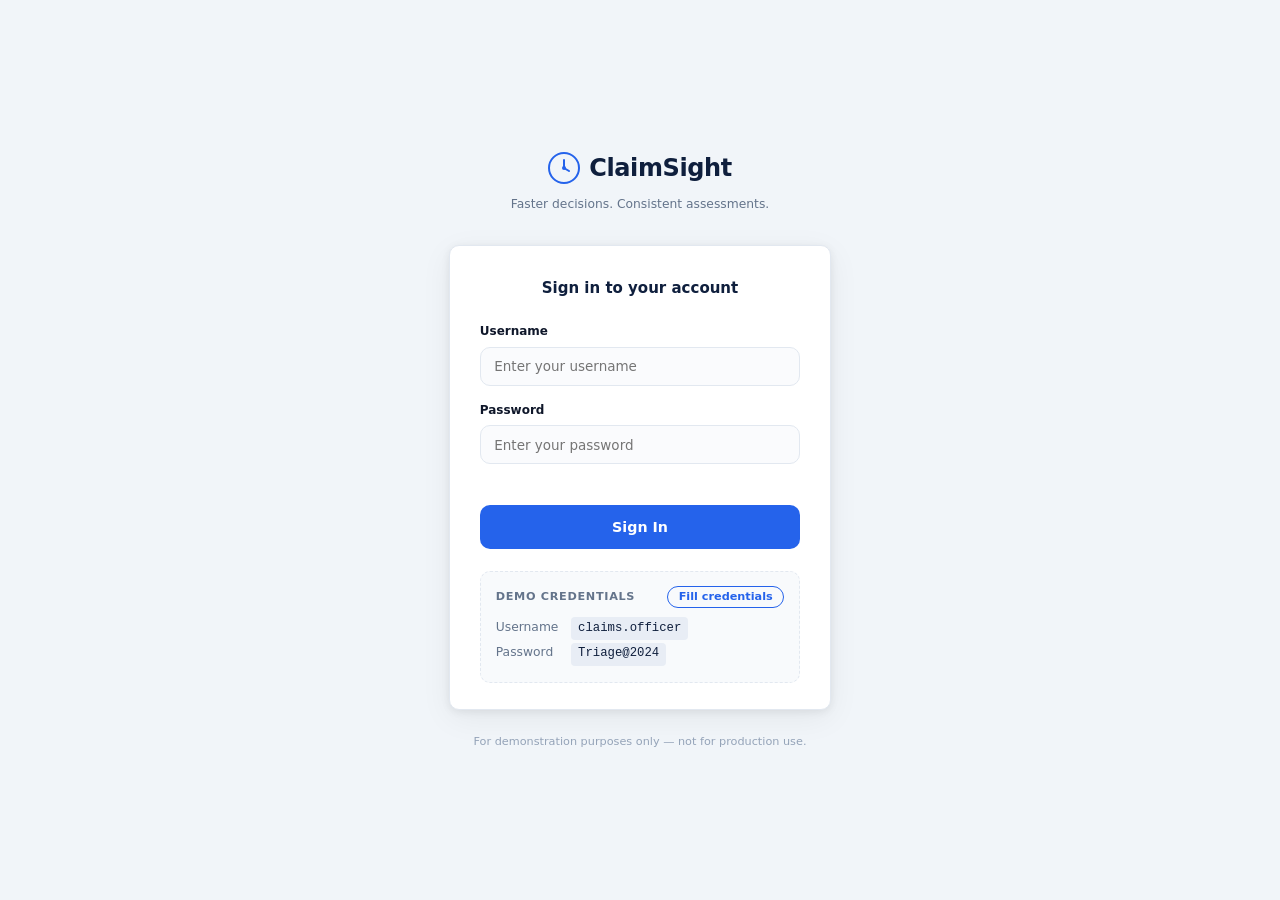
==== login.html @ 21bde8bb "feat: add login page and header sign-out with user display" ====
<!DOCTYPE html>
<html lang="en">
<head>
  <meta charset="UTF-8" />
  <meta name="viewport" content="width=device-width, initial-scale=1.0" />
  <title>ClaimSight — Login</title>
  <link rel="stylesheet" href="style.css" />
  <style>
    /* ── Login-specific overrides ─────────────────── */
    body {
      justify-content: center;
      align-items: center;
      min-height: 100vh;
      background: var(--bg);
    }

    .login-wrapper {
      width: 100%;
      max-width: 420px;
      padding: 1.25rem;
    }

    .login-brand {
      display: flex;
      flex-direction: column;
      align-items: center;
      gap: .5rem;
      margin-bottom: 2rem;
      text-align: center;
    }

    .login-brand-row {
      display: flex;
      align-items: center;
      gap: .6rem;
    }

    .login-brand svg {
      width: 32px;
      height: 32px;
      color: var(--blue);
    }

    .login-brand-name {
      font-size: 1.6rem;
      font-weight: 800;
      color: var(--navy);
      letter-spacing: -.4px;
    }

    .login-brand-tagline {
      font-size: .82rem;
      color: var(--text-muted);
    }

    .login-card {
      background: var(--surface);
      border: 1px solid var(--border);
      border-radius: var(--radius);
      box-shadow: var(--shadow-card);
      padding: 2rem 2rem 1.75rem;
    }

    .login-card h2 {
      font-size: 1rem;
      font-weight: 700;
      color: var(--navy);
      margin-bottom: 1.5rem;
      text-align: center;
    }

    .form-group {
      margin-bottom: 1rem;
    }

    .form-group label {
      display: block;
      font-size: .8rem;
      font-weight: 600;
      color: var(--text);
      margin-bottom: .35rem;
    }

    .form-group input {
      width: 100%;
      padding: .7rem .9rem;
      border: 1.5px solid var(--border);
      border-radius: var(--radius);
      font-family: inherit;
      font-size: .9rem;
      color: var(--text);
      background: #fafbfd;
      transition: border-color .15s, box-shadow .15s;
    }

    .form-group input:focus {
      outline: none;
      border-color: var(--blue);
      box-shadow: 0 0 0 3px rgba(37,99,235,.12);
      background: #fff;
    }

    .btn-login {
      width: 100%;
      padding: .75rem;
      background: var(--blue);
      color: #fff;
      border: none;
      border-radius: var(--radius);
      font-family: inherit;
      font-size: .95rem;
      font-weight: 700;
      cursor: pointer;
      transition: background .15s;
      margin-top: .5rem;
      position: relative;
      min-height: 44px;
      display: flex;
      align-items: center;
      justify-content: center;
      gap: .5rem;
    }

    .btn-login:hover:not(:disabled) { background: var(--blue-hover); }
    .btn-login:disabled { opacity: .65; cursor: not-allowed; }

    .btn-login .btn-spinner {
      display: none;
      width: 16px; height: 16px;
      border: 2px solid rgba(255,255,255,.35);
      border-top-color: #fff;
      border-radius: 50%;
      animation: spin .65s linear infinite;
    }

    .btn-login.loading .btn-text { opacity: 0; }
    .btn-login.loading .btn-spinner { display: inline-block; position: absolute; }

    /* Demo credentials box */
    .demo-creds {
      margin-top: 1.5rem;
      background: #f8fafc;
      border: 1px dashed var(--border);
      border-radius: var(--radius);
      padding: .9rem 1rem;
    }

    .demo-creds-header {
      display: flex;
      align-items: center;
      justify-content: space-between;
      margin-bottom: .6rem;
    }

    .demo-creds-label {
      font-size: .75rem;
      font-weight: 700;
      text-transform: uppercase;
      letter-spacing: .06em;
      color: var(--text-muted);
    }

    .btn-fill {
      padding: .25rem .7rem;
      font-size: .75rem;
      font-weight: 600;
      background: transparent;
      border: 1.5px solid var(--blue);
      color: var(--blue);
      border-radius: var(--radius-pill);
      cursor: pointer;
      font-family: inherit;
      transition: background .15s;
    }

    .btn-fill:hover { background: #eff6ff; }

    .demo-creds-row {
      display: flex;
      align-items: baseline;
      gap: .5rem;
      font-size: .82rem;
      margin-bottom: .2rem;
    }

    .demo-creds-row span:first-child {
      color: var(--text-muted);
      width: 68px;
      flex-shrink: 0;
    }

    .demo-creds-row code {
      font-family: "SFMono-Regular", Consolas, "Liberation Mono", Menlo, monospace;
      font-size: .82rem;
      color: var(--navy);
      background: #e8edf5;
      padding: .1rem .45rem;
      border-radius: 4px;
    }

    /* Error message */
    .login-error {
      font-size: .8rem;
      color: var(--red);
      text-align: center;
      min-height: 1.2rem;
      margin: .5rem 0 0;
    }

    /* Footer */
    .login-footer {
      text-align: center;
      margin-top: 1.5rem;
      font-size: .75rem;
      color: var(--text-light);
    }
  </style>
</head>
<body>

  <div class="login-wrapper">

    <!-- Brand -->
    <div class="login-brand">
      <div class="login-brand-row">
        <svg viewBox="0 0 32 32" fill="none" aria-hidden="true">
          <circle cx="16" cy="16" r="15" stroke="currentColor" stroke-width="2"/>
          <path d="M16 8v8l5 3" stroke="currentColor" stroke-width="2" stroke-linecap="round"/>
          <circle cx="16" cy="16" r="2" fill="currentColor"/>
        </svg>
        <span class="login-brand-name">ClaimSight</span>
      </div>
      <span class="login-brand-tagline">Faster decisions. Consistent assessments.</span>
    </div>

    <!-- Login card -->
    <div class="login-card">
      <h2>Sign in to your account</h2>

      <form id="login-form" novalidate>
        <div class="form-group">
          <label for="username">Username</label>
          <input type="text" id="username" name="username" autocomplete="username" placeholder="Enter your username" />
        </div>
        <div class="form-group">
          <label for="password">Password</label>
          <input type="password" id="password" name="password" autocomplete="current-password" placeholder="Enter your password" />
        </div>
        <p id="login-error" class="login-error" role="alert" aria-live="polite"></p>
        <button type="submit" id="login-btn" class="btn-login">
          <span class="btn-text">Sign In</span>
          <span class="btn-spinner" aria-hidden="true"></span>
        </button>
      </form>

      <!-- Demo credentials -->
      <div class="demo-creds">
        <div class="demo-creds-header">
          <span class="demo-creds-label">Demo credentials</span>
          <button type="button" id="fill-btn" class="btn-fill">Fill credentials</button>
        </div>
        <div class="demo-creds-row">
          <span>Username</span>
          <code>claims.officer</code>
        </div>
        <div class="demo-creds-row">
          <span>Password</span>
          <code>Triage@2024</code>
        </div>
      </div>
    </div>

    <p class="login-footer">For demonstration purposes only &mdash; not for production use.</p>
  </div>

  <script>
    const VALID_USERNAME = 'claims.officer';
    const VALID_PASSWORD = 'Triage@2024';

    const form      = document.getElementById('login-form');
    const usernameEl= document.getElementById('username');
    const passwordEl= document.getElementById('password');
    const errorEl   = document.getElementById('login-error');
    const loginBtn  = document.getElementById('login-btn');
    const fillBtn   = document.getElementById('fill-btn');

    /* One-click credential fill */
    fillBtn.addEventListener('click', () => {
      usernameEl.value = VALID_USERNAME;
      passwordEl.value = VALID_PASSWORD;
      errorEl.textContent = '';
      usernameEl.focus();
    });

    /* Clear error on input */
    [usernameEl, passwordEl].forEach(el => {
      el.addEventListener('input', () => { errorEl.textContent = ''; });
    });

    /* Login submit */
    form.addEventListener('submit', (e) => {
      e.preventDefault();

      const user = usernameEl.value.trim();
      const pass = passwordEl.value;

      if (!user || !pass) {
        errorEl.textContent = 'Please enter both username and password.';
        return;
      }

      /* Loading state */
      loginBtn.disabled = true;
      loginBtn.classList.add('loading');
      errorEl.textContent = '';

      /* Simulate auth delay */
      setTimeout(() => {
        if (user === VALID_USERNAME && pass === VALID_PASSWORD) {
          window.location.href = 'index.html';
        } else {
          loginBtn.disabled = false;
          loginBtn.classList.remove('loading');
          errorEl.textContent = 'Incorrect username or password. Please try again.';
          passwordEl.value = '';
          passwordEl.focus();
        }
      }, 800);
    });
  </script>

</body>
</html>
---- style.css ----
/* ══════════════════════════════════════════════
   ClaimSight — style.css
   ══════════════════════════════════════════════ */

/* ── 1. Design tokens ──────────────────────────── */
:root {
  /* Brand */
  --navy:          #0f1f3d;
  --navy-light:    #1a3260;
  --blue:          #2563eb;
  --blue-hover:    #1d4ed8;

  /* Priority colours */
  --green:         #16a34a;
  --green-bg:      #dcfce7;
  --green-border:  #86efac;
  --amber:         #d97706;
  --amber-bg:      #fef3c7;
  --amber-border:  #fcd34d;
  --red:           #dc2626;
  --red-bg:        #fee2e2;
  --red-border:    #fca5a5;

  /* Neutrals */
  --bg:            #f1f5f9;
  --surface:       #ffffff;
  --border:        #e2e8f0;
  --text:          #0f172a;
  --text-muted:    #64748b;
  --text-light:    #94a3b8;

  /* Spacing */
  --radius:        10px;
  --radius-pill:   9999px;
  --shadow:        0 1px 3px rgba(0,0,0,.08), 0 4px 16px rgba(0,0,0,.06);
  --shadow-card:   0 2px 8px rgba(0,0,0,.07), 0 8px 32px rgba(0,0,0,.06);
}

/* ── 2. Reset & base ───────────────────────────── */
*, *::before, *::after { box-sizing: border-box; margin: 0; padding: 0; }

html { font-size: 15px; }

body {
  font-family: -apple-system, "Segoe UI", system-ui, sans-serif;
  background: var(--bg);
  color: var(--text);
  line-height: 1.6;
  min-height: 100vh;
  display: flex;
  flex-direction: column;
}

/* Screen-reader only utility */
.sr-only {
  position: absolute;
  width: 1px; height: 1px;
  padding: 0; margin: -1px;
  overflow: hidden; clip: rect(0,0,0,0);
  white-space: nowrap; border: 0;
}

/* ── 3. Header ─────────────────────────────────── */
.site-header {
  background: var(--navy);
  color: #fff;
  padding: 0 1.5rem;
}

.header-inner {
  max-width: 780px;
  margin: 0 auto;
  padding: 1.25rem 0;
  display: flex;
  align-items: center;
  gap: 1.5rem;
  flex-wrap: wrap;
}

.brand {
  display: flex;
  align-items: center;
  gap: .6rem;
}

.brand-icon {
  width: 28px;
  height: 28px;
  color: #60a5fa;
  flex-shrink: 0;
}

.brand-name {
  font-size: 1.35rem;
  font-weight: 700;
  letter-spacing: -.3px;
  color: #fff;
}

.brand-tagline {
  font-size: .8rem;
  color: #94a3b8;
  border-left: 1px solid #334155;
  padding-left: 1.5rem;
  line-height: 1.3;
}

.header-user {
  margin-left: auto;
  display: flex;
  align-items: center;
  gap: .75rem;
}

.header-username {
  font-size: .82rem;
  color: #94a3b8;
}

.btn-signout {
  font-size: .78rem;
  font-weight: 600;
  color: #cbd5e1;
  text-decoration: none;
  border: 1px solid #334155;
  border-radius: var(--radius-pill);
  padding: .25rem .75rem;
  transition: background .15s, color .15s;
}

.btn-signout:hover {
  background: #1e3a5f;
  color: #fff;
}

/* ── 4. Layout ─────────────────────────────────── */
.main-container {
  flex: 1;
  max-width: 780px;
  width: 100%;
  margin: 2rem auto 3rem;
  padding: 0 1.25rem;
  display: flex;
  flex-direction: column;
  gap: 1.5rem;
}

/* ── 5. Cards ──────────────────────────────────── */
.card {
  background: var(--surface);
  border-radius: var(--radius);
  box-shadow: var(--shadow-card);
  border: 1px solid var(--border);
  padding: 1.75rem 2rem;
}

.section-title {
  font-size: 1.05rem;
  font-weight: 700;
  color: var(--navy);
  margin-bottom: .4rem;
}

.section-desc {
  color: var(--text-muted);
  font-size: .875rem;
  margin-bottom: 1.25rem;
  line-height: 1.5;
}

/* ── 6. Sample buttons ─────────────────────────── */
.sample-buttons {
  display: flex;
  align-items: center;
  gap: .5rem;
  flex-wrap: wrap;
  margin-bottom: 1rem;
}

.sample-label {
  font-size: .8rem;
  color: var(--text-muted);
  font-weight: 500;
  white-space: nowrap;
}

/* ── 7. Button base ────────────────────────────── */
.btn {
  display: inline-flex;
  align-items: center;
  gap: .5rem;
  border: none;
  border-radius: var(--radius);
  font-family: inherit;
  font-size: .875rem;
  font-weight: 600;
  cursor: pointer;
  transition: background .15s, border-color .15s, opacity .15s;
}

.btn-sample {
  padding: .35rem .85rem;
  background: transparent;
  border: 1.5px solid var(--blue);
  color: var(--blue);
  border-radius: var(--radius-pill);
  font-size: .8rem;
  font-weight: 500;
}

.btn-sample:hover {
  background: #eff6ff;
}

/* ── 8. Textarea ───────────────────────────────── */
textarea {
  width: 100%;
  padding: .85rem 1rem;
  border: 1.5px solid var(--border);
  border-radius: var(--radius);
  font-family: inherit;
  font-size: .9rem;
  color: var(--text);
  background: #fafbfd;
  resize: vertical;
  transition: border-color .15s, box-shadow .15s;
  line-height: 1.6;
}

textarea:focus {
  outline: none;
  border-color: var(--blue);
  box-shadow: 0 0 0 3px rgba(37,99,235,.12);
  background: #fff;
}

textarea::placeholder { color: var(--text-light); }

/* ── 9. Validation message ─────────────────────── */
.validation-msg {
  font-size: .8rem;
  color: var(--red);
  min-height: 1.2rem;
  margin: .4rem 0 .75rem;
}

/* ── 10. Submit button ─────────────────────────── */
.btn-primary {
  padding: .7rem 1.75rem;
  background: var(--blue);
  color: #fff;
  border-radius: var(--radius);
  font-size: .95rem;
  box-shadow: 0 1px 3px rgba(37,99,235,.3);
  position: relative;
  min-width: 160px;
  justify-content: center;
}

.btn-primary:hover:not(:disabled) { background: var(--blue-hover); }
.btn-primary:disabled { opacity: .65; cursor: not-allowed; }

/* Spinner inside button */
.btn-spinner {
  display: none;
  width: 16px; height: 16px;
  border: 2px solid rgba(255,255,255,.35);
  border-top-color: #fff;
  border-radius: 50%;
  animation: spin .65s linear infinite;
}

.btn-primary.loading .btn-text { opacity: 0; }
.btn-primary.loading .btn-spinner { display: inline-block; position: absolute; }

@keyframes spin { to { transform: rotate(360deg); } }

/* ── 11. Results card (hidden by default) ──────── */
.results-card {
  display: none;
}

.results-card.visible {
  display: block;
  animation: fadeSlideIn .3s ease;
}

@keyframes fadeSlideIn {
  from { opacity: 0; transform: translateY(10px); }
  to   { opacity: 1; transform: translateY(0); }
}

/* ── 12. Metadata bar ──────────────────────────── */
.results-meta {
  display: flex;
  gap: .75rem;
  flex-wrap: wrap;
  align-items: center;
  padding-bottom: 1rem;
  border-bottom: 1px solid var(--border);
  margin-bottom: 1.25rem;
  font-size: .78rem;
  color: var(--text-muted);
}

.meta-item strong { color: var(--text); font-weight: 600; margin-right: .3rem; }
.meta-divider { color: var(--border); }

/* ── 13. Priority row ──────────────────────────── */
.priority-row {
  display: flex;
  align-items: flex-start;
  gap: 1rem;
  margin-bottom: 1.25rem;
}

.result-label {
  font-size: .72rem;
  font-weight: 700;
  text-transform: uppercase;
  letter-spacing: .06em;
  color: var(--text-muted);
  margin-bottom: .4rem;
}

.priority-badge {
  display: inline-block;
  padding: .3rem .9rem;
  border-radius: var(--radius-pill);
  font-size: .85rem;
  font-weight: 700;
  letter-spacing: .02em;
  border: 1.5px solid transparent;
}

.priority-low      { background: var(--green-bg);  color: var(--green); border-color: var(--green-border); }
.priority-high     { background: var(--amber-bg);  color: var(--amber); border-color: var(--amber-border); }
.priority-critical { background: var(--red-bg);    color: var(--red);   border-color: var(--red-border); }

.confidence-label {
  display: inline-block;
  margin-left: .6rem;
  font-size: .8rem;
  color: var(--text-muted);
  vertical-align: middle;
}

/* ── 14. Rationale callout ─────────────────────── */
.rationale-box {
  background: #f8fafc;
  border-left: 3px solid var(--blue);
  border-radius: 0 var(--radius) var(--radius) 0;
  padding: .85rem 1.1rem;
  margin-bottom: 1.25rem;
}

.rationale-text {
  font-size: .875rem;
  color: var(--text);
  line-height: 1.55;
}

/* ── 15. Risk dimension bars ───────────────────── */
.risk-dimensions {
  margin-bottom: 1.25rem;
}

.bars-grid {
  display: flex;
  flex-direction: column;
  gap: .65rem;
  margin-top: .5rem;
}

.bar-row {
  display: flex;
  align-items: center;
  gap: .85rem;
}

.bar-label {
  font-size: .8rem;
  color: var(--text);
  width: 165px;
  flex-shrink: 0;
  font-weight: 500;
}

.bar-track {
  flex: 1;
  height: 9px;
  background: #e2e8f0;
  border-radius: var(--radius-pill);
  overflow: hidden;
}

.bar-fill {
  height: 100%;
  width: 0%;                        /* set by JS */
  border-radius: var(--radius-pill);
  transition: width .6s cubic-bezier(.4,0,.2,1);
}

/* Bar colour classes */
.bar-fill.bar-low    { background: var(--green); }
.bar-fill.bar-medium { background: var(--amber); }
.bar-fill.bar-high   { background: var(--red); }

/* Special: doc quality bar is inverted — high score = good = green */
.bar-fill.bar-quality-high   { background: var(--green); }
.bar-fill.bar-quality-medium { background: var(--amber); }
.bar-fill.bar-quality-low    { background: var(--red); }

.bar-score {
  font-size: .78rem;
  color: var(--text-muted);
  width: 32px;
  text-align: right;
  flex-shrink: 0;
}

/* ── 16. Result blocks (fraud / actions) ───────── */
.result-block {
  margin-bottom: 1.25rem;
  padding: .85rem 1rem;
  border: 1px solid var(--border);
  border-radius: var(--radius);
  background: #fafbfd;
}

.result-block.fraud-flagged {
  background: #fffbeb;
  border-color: var(--amber-border);
}

.result-list {
  list-style: none;
  margin: 0;
  padding: 0;
  display: flex;
  flex-direction: column;
  gap: .45rem;
}

.result-list li {
  font-size: .875rem;
  color: var(--text);
  padding-left: 1.3rem;
  position: relative;
  line-height: 1.5;
}

/* Bullet for unordered */
.result-list:not(.result-list--ordered) li::before {
  content: "•";
  position: absolute;
  left: 0;
  color: var(--text-muted);
  font-weight: 700;
}

/* Ordered list counter */
.result-list--ordered {
  counter-reset: action-counter;
}
.result-list--ordered li {
  counter-increment: action-counter;
}
.result-list--ordered li::before {
  content: counter(action-counter) ".";
  position: absolute;
  left: 0;
  color: var(--blue);
  font-weight: 700;
  font-size: .78rem;
}

.no-indicators {
  font-size: .875rem;
  color: var(--text-muted);
  font-style: italic;
}

/* ── 17. Escalation block ──────────────────────── */
.escalation-block {
  border-radius: var(--radius);
  padding: .85rem 1rem;
  border: 1px solid var(--border);
  background: #fafbfd;
}

.escalation-block.escalate-yes {
  background: var(--red-bg);
  border-color: var(--red-border);
}

.escalation-block.escalate-no {
  background: var(--green-bg);
  border-color: var(--green-border);
}

.escalation-header {
  display: flex;
  align-items: center;
  gap: .75rem;
  margin-bottom: .35rem;
}

.escalation-header .result-label { margin-bottom: 0; }

.escalation-badge {
  display: inline-block;
  padding: .2rem .7rem;
  border-radius: var(--radius-pill);
  font-size: .78rem;
  font-weight: 700;
  letter-spacing: .04em;
}

.escalate-yes .escalation-badge { background: var(--red);   color: #fff; }
.escalate-no  .escalation-badge { background: var(--green); color: #fff; }

.escalation-reason {
  font-size: .875rem;
  color: var(--text);
  line-height: 1.5;
}

/* ── 18. Footer ────────────────────────────────── */
.site-footer {
  text-align: center;
  padding: 1.25rem;
  font-size: .75rem;
  color: var(--text-light);
  border-top: 1px solid var(--border);
  background: var(--surface);
}

/* ── 19. Print styles ──────────────────────────── */
@media print {
  body { background: #fff; }
  .site-header { background: #000 !important; -webkit-print-color-adjust: exact; print-color-adjust: exact; }
  .input-card, .sample-buttons, .site-footer { display: none !important; }
  .results-card { display: block !important; box-shadow: none; border: 1px solid #ccc; }
  .main-container { margin: 0; padding: 0; max-width: 100%; }
  .priority-badge, .escalation-badge { -webkit-print-color-adjust: exact; print-color-adjust: exact; }
  .bar-fill { -webkit-print-color-adjust: exact; print-color-adjust: exact; }
}
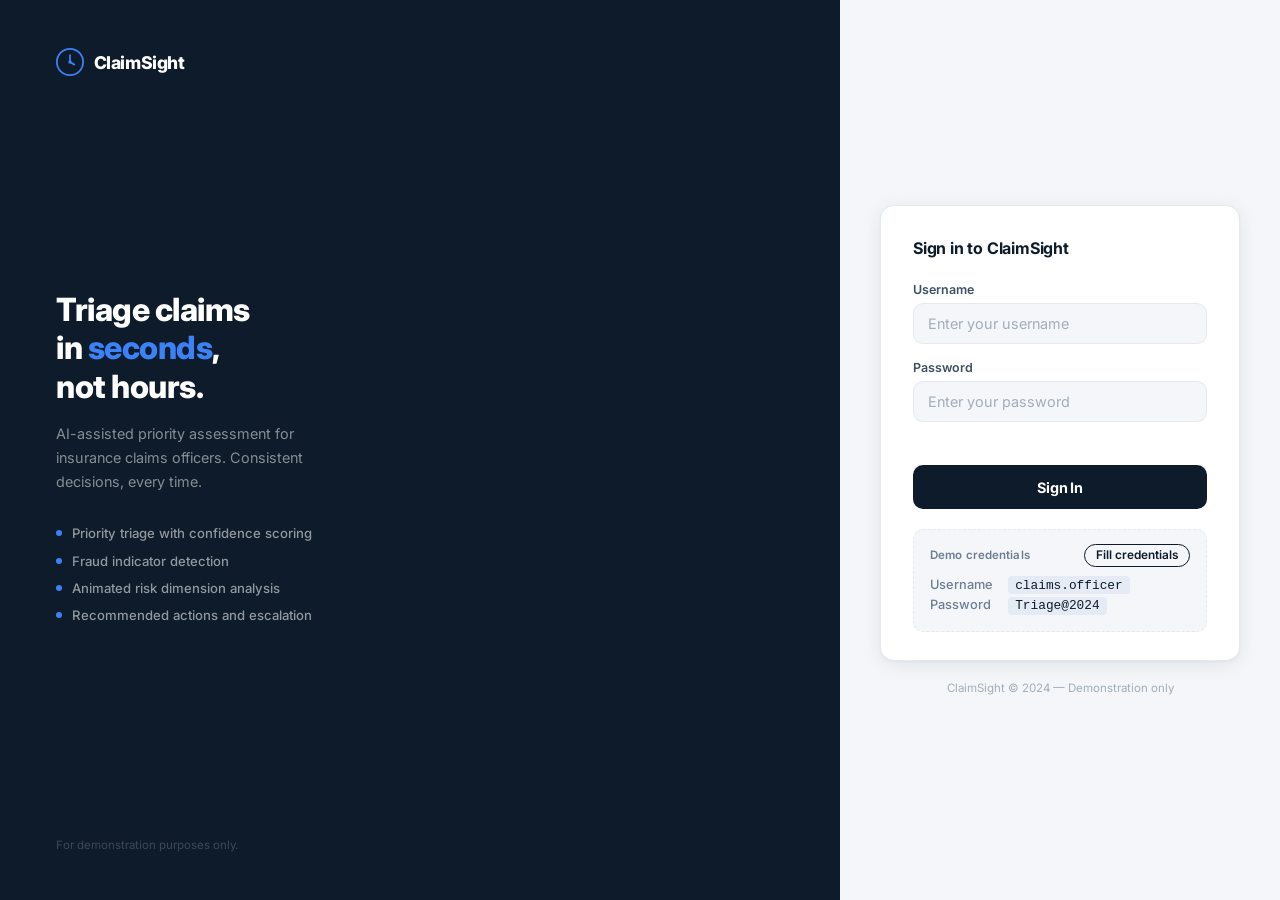
==== commit e228d3de: "feat: add sidebar navigation and redesign login with split-panel layout" ====
--- a/login.html
+++ b/login.html
@@ -3,70 +3,166 @@
 <head>
   <meta charset="UTF-8" />
   <meta name="viewport" content="width=device-width, initial-scale=1.0" />
-  <title>ClaimSight — Login</title>
-  <link rel="stylesheet" href="style.css" />
+  <title>ClaimSight — Sign In</title>
+  <link rel="preconnect" href="https://fonts.googleapis.com" />
+  <link rel="preconnect" href="https://fonts.gstatic.com" crossorigin />
+  <link href="https://fonts.googleapis.com/css2?family=Inter:wght@400;500;600;700;800&display=swap" rel="stylesheet" />
   <style>
-    /* ── Login-specific overrides ─────────────────── */
+    *, *::before, *::after { box-sizing: border-box; margin: 0; padding: 0; }
+
+    :root {
+      --navy:         #0D1B2A;
+      --navy-mid:     #162236;
+      --navy-surface: #1C2E45;
+      --navy-rim:     #263D58;
+      --blue:         #3B82F6;
+      --blue-muted:   rgba(59,130,246,.15);
+      --red:          #DC2626;
+      --border:       #E4E9EF;
+      --bg:           #F4F6F9;
+      --text:         #0D1B2A;
+      --text-mid:     #3D5068;
+      --text-muted:   #6B7E95;
+      --text-faint:   #A0AEBB;
+      --radius:       10px;
+      --radius-pill:  9999px;
+    }
+
+    html, body {
+      height: 100%;
+      font-family: 'Inter', -apple-system, "Segoe UI", sans-serif;
+      -webkit-font-smoothing: antialiased;
+    }
+
     body {
+      display: flex;
+      min-height: 100vh;
+      background: var(--navy);
+    }
+
+    /* ── Left panel (navy brand) ── */
+    .left-panel {
+      flex: 1;
+      background: var(--navy);
+      display: flex;
+      flex-direction: column;
+      justify-content: space-between;
+      padding: 3rem 3.5rem;
+      min-height: 100vh;
+    }
+
+    .left-brand {
+      display: flex;
+      align-items: center;
+      gap: .6rem;
+    }
+
+    .left-brand svg {
+      width: 28px;
+      height: 28px;
+      color: var(--blue);
+      flex-shrink: 0;
+    }
+
+    .left-brand-name {
+      font-size: 1.1rem;
+      font-weight: 800;
+      letter-spacing: -.4px;
+      color: #fff;
+    }
+
+    .left-body {
+      flex: 1;
+      display: flex;
+      flex-direction: column;
       justify-content: center;
+      max-width: 340px;
+    }
+
+    .left-headline {
+      font-size: 2rem;
+      font-weight: 800;
+      color: #fff;
+      line-height: 1.2;
+      letter-spacing: -.5px;
+      margin-bottom: 1rem;
+    }
+
+    .left-headline em {
+      font-style: normal;
+      color: var(--blue);
+    }
+
+    .left-desc {
+      font-size: .9rem;
+      font-weight: 400;
+      color: rgba(255,255,255,.5);
+      line-height: 1.65;
+      max-width: 30ch;
+    }
+
+    /* Feature list */
+    .left-features {
+      list-style: none;
+      margin-top: 2rem;
+      display: flex;
+      flex-direction: column;
+      gap: .7rem;
+    }
+
+    .left-features li {
+      display: flex;
       align-items: center;
-      min-height: 100vh;
+      gap: .65rem;
+      font-size: .82rem;
+      font-weight: 500;
+      color: rgba(255,255,255,.55);
+    }
+
+    .left-features li::before {
+      content: '';
+      display: inline-block;
+      width: 6px;
+      height: 6px;
+      border-radius: 50%;
+      background: var(--blue);
+      flex-shrink: 0;
+    }
+
+    .left-footer {
+      font-size: .72rem;
+      color: rgba(255,255,255,.2);
+    }
+
+    /* ── Right panel (white form) ── */
+    .right-panel {
+      width: 440px;
+      flex-shrink: 0;
       background: var(--bg);
-    }
-
-    .login-wrapper {
-      width: 100%;
-      max-width: 420px;
-      padding: 1.25rem;
-    }
-
-    .login-brand {
       display: flex;
       flex-direction: column;
       align-items: center;
-      gap: .5rem;
-      margin-bottom: 2rem;
-      text-align: center;
-    }
-
-    .login-brand-row {
-      display: flex;
-      align-items: center;
-      gap: .6rem;
-    }
-
-    .login-brand svg {
-      width: 32px;
-      height: 32px;
-      color: var(--blue);
-    }
-
-    .login-brand-name {
-      font-size: 1.6rem;
-      font-weight: 800;
-      color: var(--navy);
-      letter-spacing: -.4px;
-    }
-
-    .login-brand-tagline {
-      font-size: .82rem;
-      color: var(--text-muted);
-    }
-
-    .login-card {
-      background: var(--surface);
+      justify-content: center;
+      padding: 3rem 2.5rem;
+      min-height: 100vh;
+    }
+
+    .form-card {
+      width: 100%;
+      max-width: 360px;
+      background: #fff;
       border: 1px solid var(--border);
-      border-radius: var(--radius);
-      box-shadow: var(--shadow-card);
+      border-radius: 14px;
       padding: 2rem 2rem 1.75rem;
-    }
-
-    .login-card h2 {
+      box-shadow: 0 1px 2px rgba(13,27,42,.04), 0 4px 20px rgba(13,27,42,.08);
+    }
+
+    .form-card-title {
       font-size: 1rem;
       font-weight: 700;
       color: var(--navy);
       margin-bottom: 1.5rem;
-      text-align: center;
+      letter-spacing: -.2px;
     }
 
     .form-group {
@@ -75,9 +171,9 @@
 
     .form-group label {
       display: block;
-      font-size: .8rem;
+      font-size: .78rem;
       font-weight: 600;
-      color: var(--text);
+      color: var(--text-mid);
       margin-bottom: .35rem;
     }
 
@@ -86,33 +182,48 @@
       padding: .7rem .9rem;
       border: 1.5px solid var(--border);
       border-radius: var(--radius);
-      font-family: inherit;
+      font-family: 'Inter', sans-serif;
       font-size: .9rem;
+      font-weight: 400;
       color: var(--text);
-      background: #fafbfd;
-      transition: border-color .15s, box-shadow .15s;
+      background: var(--bg);
+      transition: border-color .15s, box-shadow .15s, background .15s;
     }
 
     .form-group input:focus {
       outline: none;
       border-color: var(--blue);
-      box-shadow: 0 0 0 3px rgba(37,99,235,.12);
+      box-shadow: 0 0 0 3px var(--blue-muted);
       background: #fff;
     }
 
+    .form-group input::placeholder {
+      color: var(--text-faint);
+    }
+
+    /* Login error */
+    .login-error {
+      font-size: .8rem;
+      font-weight: 500;
+      color: var(--red);
+      min-height: 1.1rem;
+      margin: .4rem 0 .6rem;
+    }
+
+    /* Submit button */
     .btn-login {
       width: 100%;
-      padding: .75rem;
-      background: var(--blue);
+      padding: .72rem;
+      background: var(--navy);
       color: #fff;
       border: none;
       border-radius: var(--radius);
-      font-family: inherit;
-      font-size: .95rem;
+      font-family: 'Inter', sans-serif;
+      font-size: .9rem;
       font-weight: 700;
+      letter-spacing: -.1px;
       cursor: pointer;
-      transition: background .15s;
-      margin-top: .5rem;
+      transition: background .15s, transform .1s;
       position: relative;
       min-height: 44px;
       display: flex;
@@ -121,28 +232,31 @@
       gap: .5rem;
     }
 
-    .btn-login:hover:not(:disabled) { background: var(--blue-hover); }
-    .btn-login:disabled { opacity: .65; cursor: not-allowed; }
-
-    .btn-login .btn-spinner {
+    .btn-login:hover:not(:disabled) { background: var(--navy-mid); }
+    .btn-login:active:not(:disabled) { transform: translateY(1px); }
+    .btn-login:disabled { opacity: .5; cursor: not-allowed; }
+
+    .btn-spinner {
       display: none;
-      width: 16px; height: 16px;
-      border: 2px solid rgba(255,255,255,.35);
+      width: 15px; height: 15px;
+      border: 2px solid rgba(255,255,255,.3);
       border-top-color: #fff;
       border-radius: 50%;
-      animation: spin .65s linear infinite;
-    }
+      animation: spin .6s linear infinite;
+    }
+
+    @keyframes spin { to { transform: rotate(360deg); } }
 
     .btn-login.loading .btn-text { opacity: 0; }
     .btn-login.loading .btn-spinner { display: inline-block; position: absolute; }
 
-    /* Demo credentials box */
+    /* Demo credentials */
     .demo-creds {
-      margin-top: 1.5rem;
-      background: #f8fafc;
+      margin-top: 1.25rem;
+      background: var(--bg);
       border: 1px dashed var(--border);
       border-radius: var(--radius);
-      padding: .9rem 1rem;
+      padding: .85rem 1rem;
     }
 
     .demo-creds-header {
@@ -153,89 +267,110 @@
     }
 
     .demo-creds-label {
-      font-size: .75rem;
-      font-weight: 700;
-      text-transform: uppercase;
-      letter-spacing: .06em;
+      font-size: .72rem;
+      font-weight: 600;
       color: var(--text-muted);
+      letter-spacing: .01em;
     }
 
     .btn-fill {
-      padding: .25rem .7rem;
-      font-size: .75rem;
+      padding: .22rem .65rem;
+      font-size: .74rem;
       font-weight: 600;
       background: transparent;
-      border: 1.5px solid var(--blue);
-      color: var(--blue);
+      border: 1px solid var(--navy);
+      color: var(--navy);
       border-radius: var(--radius-pill);
       cursor: pointer;
-      font-family: inherit;
-      transition: background .15s;
-    }
-
-    .btn-fill:hover { background: #eff6ff; }
+      font-family: 'Inter', sans-serif;
+      transition: background .12s, color .12s;
+    }
+
+    .btn-fill:hover {
+      background: var(--navy);
+      color: #fff;
+    }
 
     .demo-creds-row {
       display: flex;
       align-items: baseline;
       gap: .5rem;
-      font-size: .82rem;
-      margin-bottom: .2rem;
+      font-size: .8rem;
+      margin-bottom: .15rem;
     }
 
     .demo-creds-row span:first-child {
       color: var(--text-muted);
-      width: 68px;
+      font-weight: 500;
+      width: 70px;
       flex-shrink: 0;
     }
 
     .demo-creds-row code {
       font-family: "SFMono-Regular", Consolas, "Liberation Mono", Menlo, monospace;
-      font-size: .82rem;
+      font-size: .8rem;
       color: var(--navy);
-      background: #e8edf5;
+      background: #E4EBF5;
       padding: .1rem .45rem;
       border-radius: 4px;
-    }
-
-    /* Error message */
-    .login-error {
-      font-size: .8rem;
-      color: var(--red);
+      font-weight: 500;
+    }
+
+    .form-footer {
       text-align: center;
-      min-height: 1.2rem;
-      margin: .5rem 0 0;
-    }
-
-    /* Footer */
-    .login-footer {
-      text-align: center;
-      margin-top: 1.5rem;
-      font-size: .75rem;
-      color: var(--text-light);
+      margin-top: 1.25rem;
+      font-size: .72rem;
+      color: var(--text-faint);
+    }
+
+    /* Responsive: stack on small screens */
+    @media (max-width: 720px) {
+      body { flex-direction: column; background: var(--bg); }
+      .left-panel {
+        min-height: auto;
+        padding: 2rem 1.5rem 1.5rem;
+      }
+      .left-headline { font-size: 1.4rem; }
+      .left-features { display: none; }
+      .right-panel {
+        width: 100%;
+        min-height: auto;
+        padding: 1.5rem 1.25rem 2.5rem;
+      }
     }
   </style>
 </head>
 <body>
 
-  <div class="login-wrapper">
-
-    <!-- Brand -->
-    <div class="login-brand">
-      <div class="login-brand-row">
-        <svg viewBox="0 0 32 32" fill="none" aria-hidden="true">
-          <circle cx="16" cy="16" r="15" stroke="currentColor" stroke-width="2"/>
-          <path d="M16 8v8l5 3" stroke="currentColor" stroke-width="2" stroke-linecap="round"/>
-          <circle cx="16" cy="16" r="2" fill="currentColor"/>
-        </svg>
-        <span class="login-brand-name">ClaimSight</span>
-      </div>
-      <span class="login-brand-tagline">Faster decisions. Consistent assessments.</span>
+  <!-- ── Left panel ─────────────────────────────── -->
+  <div class="left-panel">
+    <div class="left-brand">
+      <svg viewBox="0 0 32 32" fill="none" aria-hidden="true">
+        <circle cx="16" cy="16" r="15" stroke="currentColor" stroke-width="2"/>
+        <path d="M16 8v8l5 3" stroke="currentColor" stroke-width="2" stroke-linecap="round"/>
+        <circle cx="16" cy="16" r="2" fill="currentColor"/>
+      </svg>
+      <span class="left-brand-name">ClaimSight</span>
     </div>
 
-    <!-- Login card -->
-    <div class="login-card">
-      <h2>Sign in to your account</h2>
+    <div class="left-body">
+      <h1 class="left-headline">Triage claims<br>in <em>seconds</em>,<br>not hours.</h1>
+      <p class="left-desc">AI-assisted priority assessment for insurance claims officers. Consistent decisions, every time.</p>
+      <ul class="left-features" aria-hidden="true">
+        <li>Priority triage with confidence scoring</li>
+        <li>Fraud indicator detection</li>
+        <li>Animated risk dimension analysis</li>
+        <li>Recommended actions and escalation</li>
+      </ul>
+    </div>
+
+    <p class="left-footer">For demonstration purposes only.</p>
+  </div>
+
+  <!-- ── Right panel ────────────────────────────── -->
+  <div class="right-panel">
+    <div class="form-card">
+      <h2 class="form-card-title">Sign in to ClaimSight</h2>
 
       <form id="login-form" novalidate>
         <div class="form-group">
@@ -270,58 +405,52 @@
       </div>
     </div>
 
-    <p class="login-footer">For demonstration purposes only &mdash; not for production use.</p>
+    <p class="form-footer">ClaimSight &copy; 2024 &mdash; Demonstration only</p>
   </div>
 
   <script>
     const VALID_USERNAME = 'claims.officer';
     const VALID_PASSWORD = 'Triage@2024';
 
-    const form      = document.getElementById('login-form');
-    const usernameEl= document.getElementById('username');
-    const passwordEl= document.getElementById('password');
-    const errorEl   = document.getElementById('login-error');
-    const loginBtn  = document.getElementById('login-btn');
-    const fillBtn   = document.getElementById('fill-btn');
-
-    /* One-click credential fill */
+    const form       = document.getElementById('login-form');
+    const usernameEl = document.getElementById('username');
+    const passwordEl = document.getElementById('password');
+    const errorEl    = document.getElementById('login-error');
+    const loginBtn   = document.getElementById('login-btn');
+    const fillBtn    = document.getElementById('fill-btn');
+
     fillBtn.addEventListener('click', () => {
       usernameEl.value = VALID_USERNAME;
       passwordEl.value = VALID_PASSWORD;
       errorEl.textContent = '';
-      usernameEl.focus();
+      passwordEl.focus();
     });
 
-    /* Clear error on input */
     [usernameEl, passwordEl].forEach(el => {
       el.addEventListener('input', () => { errorEl.textContent = ''; });
     });
 
-    /* Login submit */
     form.addEventListener('submit', (e) => {
       e.preventDefault();
-
       const user = usernameEl.value.trim();
       const pass = passwordEl.value;
 
       if (!user || !pass) {
-        errorEl.textContent = 'Please enter both username and password.';
+        errorEl.textContent = 'Enter both username and password to continue.';
         return;
       }
 
-      /* Loading state */
       loginBtn.disabled = true;
       loginBtn.classList.add('loading');
       errorEl.textContent = '';
 
-      /* Simulate auth delay */
       setTimeout(() => {
         if (user === VALID_USERNAME && pass === VALID_PASSWORD) {
           window.location.href = 'index.html';
         } else {
           loginBtn.disabled = false;
           loginBtn.classList.remove('loading');
-          errorEl.textContent = 'Incorrect username or password. Please try again.';
+          errorEl.textContent = 'Incorrect username or password.';
           passwordEl.value = '';
           passwordEl.focus();
         }
